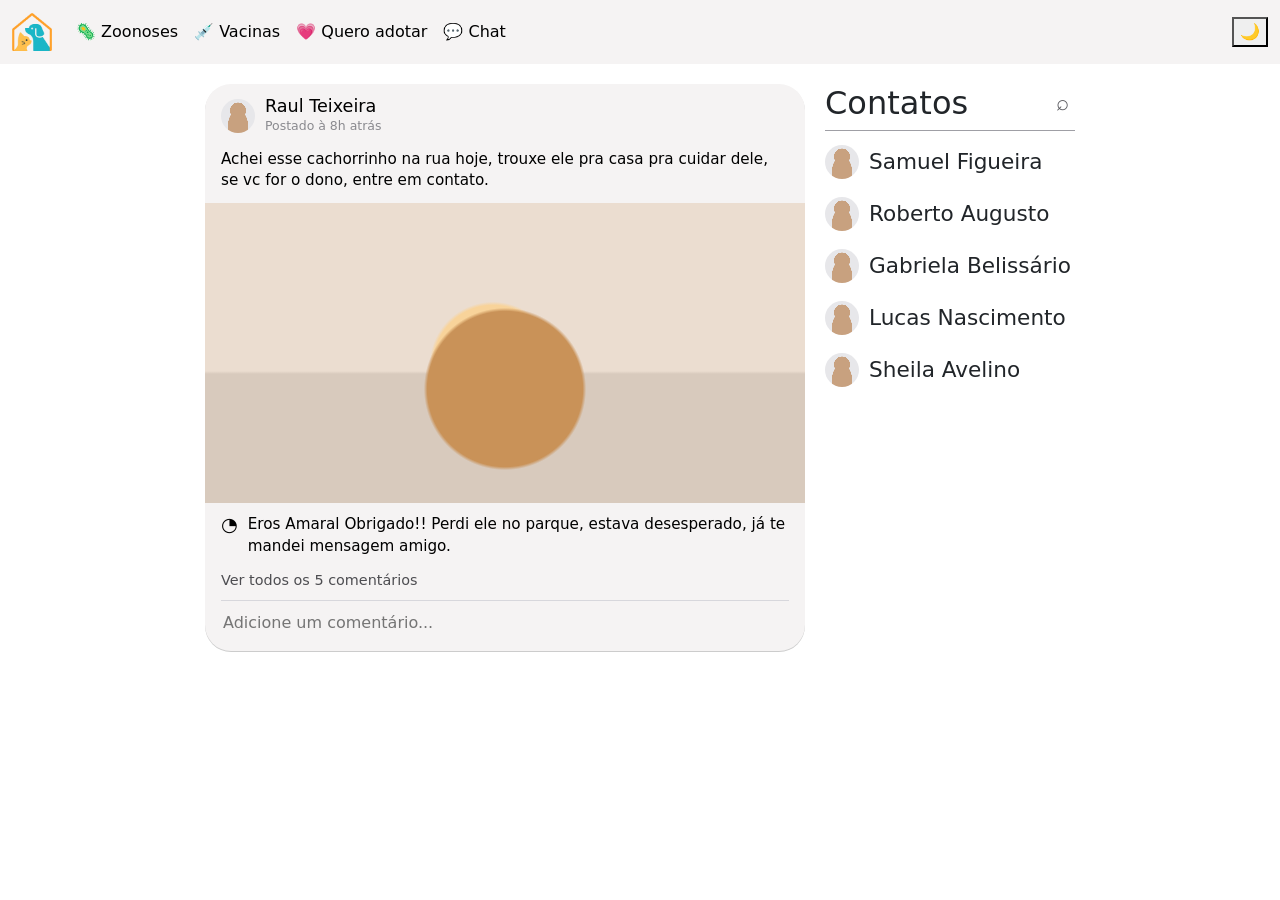
==== index.html @ 45cd0626 "change path" ====
<!DOCTYPE html>
<html lang="pt-BR">
  <head>
    <meta charset="UTF-8" />
    <meta name="viewport" content="width=device-width, initial-scale=1.0" />
    <title>Cadê meu filhotinho?</title>
    <link rel="stylesheet" href="./css/style.css">
    <link rel="stylesheet" href="https://cdn.jsdelivr.net/npm/bootstrap@5.3.8/dist/css/bootstrap.min.css">

  </head>

  <body>
    <header>
      <nav class="navbar navbar-expand-lg navbar-dark">
        <div class="container-fluid">
          <script src="config.js"></script>
          <!-- Logo -->
          <a class="navbar-brand" href="#">
            <img src="./img/logo.svg" width="40">
          </a>

          <!-- Botão hamburguer (mobile) -->
          <button class="navbar-toggler ms-auto" type="button" data-bs-toggle="collapse" data-bs-target="#navbarMenu">
            <span class="navbar-toggler-icon"></span>
          </button>
          
          <!-- Menu -->
          <div class="collapse navbar-collapse" id="navbarMenu">
            <ul class="navbar-nav me-auto">

              <li class="nav-item">
                <a class="nav-link" href="./pages/zoonoses.html">🦠 Zoonoses</a>
              </li>

              <li class="nav-item">
                <a class="nav-link" href="./pages/vacinas.html">💉 Vacinas</a>
              </li>

              <li class="nav-item">
                <a class="nav-link" href="./pages/adotar.html">💗 Quero adotar</a>
              </li>

              <li class="nav-item">
                <a class="nav-link" href="./pages/chat.html">💬 Chat</a>
              </li>

            </ul>
          </div>

          <!-- Botão dark mode -->
          <button class id="themeToggle">🌙</button>
        </div>
      </nav>
    </header>

    <main class="app-layout">

      <section class="feed" aria-label="Feed principal">
        <article class="post-card">
          <header class="post-author">
            <span class="mini-avatar" aria-hidden="true"></span>
            <div>
              <h2>Raul Teixeira</h2>
              <p>Postado à 8h atrás</p>
            </div>
          </header>

          <p class="post-text">
            Achei esse cachorrinho na rua hoje, trouxe ele pra casa pra cuidar dele, se vc for o dono, entre em contato.
          </p>

          <figure class="post-media" role="img" aria-label="Filhote de cachorro deitado"></figure>

          <footer class="post-footer">
            <p>
              <span class="comment-icon" aria-hidden="true">◔</span>
              Eros Amaral Obrigado!! Perdi ele no parque, estava desesperado, já te mandei mensagem amigo.
            </p>
            <a href="#">Ver todos os 5 comentários</a>
            <input type="text" placeholder="Adicione um comentário..." aria-label="Adicionar comentário" />
          </footer>
        </article>
      </section>

      <aside class="right-sidebar" aria-label="Lista de contatos">
        <div class="contacts-header">
          <h3>Contatos</h3>
          <button type="button" class="search-btn" aria-label="Buscar contatos">⌕</button>
        </div>
        <ul class="contacts-list">
          <li><span class="mini-avatar" aria-hidden="true"></span>Samuel Figueira</li>
          <li><span class="mini-avatar" aria-hidden="true"></span>Roberto Augusto</li>
          <li><span class="mini-avatar" aria-hidden="true"></span>Gabriela Belissário</li>
          <li><span class="mini-avatar" aria-hidden="true"></span>Lucas Nascimento</li>
          <li><span class="mini-avatar" aria-hidden="true"></span>Sheila Avelino</li>
        </ul>
      </aside>
    </main>

    <script src="https://cdn.jsdelivr.net/npm/bootstrap@5.3.8/dist/js/bootstrap.bundle.min.js"></script>
    <script src="./js/script.js"></script>
  </body>
</html>
---- css/style.css ----
:root {
  --bg: #dcdcdf;
  --header: #ebebed;
  --text: #3e3e3f;
  --muted: #8a8a8f;
  --card: #f8f8f9;
  --line: #c8c8cc;
}

* {
  box-sizing: border-box;
}

body {
  margin: 0;
  min-height: 100vh;
  font-family: "Segoe UI", Tahoma, Geneva, Verdana, sans-serif;
  color: var(--text);
  background: var(--bg);
}

body.dark-mode {
  background-color: #222222;
  color: #ffffff;
}

.brand h1 {
  margin: 0;
  font-size: clamp(1.7rem, 3vw, 2.5rem);
  font-weight: 600;
}

#logo {
  padding-top: 30px;
  padding-bottom: 30px;
  width: 80px;
  margin-left: 40px;
}

.avatar-icon,
.mini-avatar {
  display: inline-block;
  width: 100%;
  height: 100%;
  border-radius: 50%;
  background:
    radial-gradient(circle at 50% 34%, #c8a17f 0 28%, transparent 29%),
    radial-gradient(ellipse at 50% 82%, #c8a17f 0 42%, transparent 43%), #e7e7ea;
}

.app-layout {
  display: flex;
  justify-content: center;
  gap: 20px;
  padding: 20px;
}

.feed {
  flex: 2;
  max-width: 600px;
}

.post-card {
  width: min(100%, 610px);
  background: var(--card);
  border-radius: 26px;
  box-shadow: 0 1px 0 rgba(0, 0, 0, 0.2);
  overflow: hidden;
}

.post-author {
  display: flex;
  align-items: center;
  gap: 10px;
  padding: 12px 16px 6px;
}

.post-author .mini-avatar,
.contacts-list .mini-avatar {
  width: 34px;
  height: 34px;
  flex-shrink: 0;
}

.post-author h2 {
  margin: 0;
  font-size: 1.1rem;
}

.post-author p {
  margin: 0;
  color: var(--muted);
  font-size: 0.78rem;
}

.post-text {
  margin: 8px 16px 12px;
  font-size: 0.95rem;
  line-height: 1.35;
}

.post-media {
  margin: 0;
  height: 300px;
  background:
    radial-gradient(circle at 50% 62%, #c99258 0 22%, transparent 23%),
    radial-gradient(circle at 48% 54%, #f8d39a 0 17%, transparent 18%),
    radial-gradient(circle at 53% 53%, #593724 0 2%, transparent 3%),
    radial-gradient(circle at 47% 53%, #593724 0 2%, transparent 3%),
    linear-gradient(180deg, #ebddd0 0 56%, #d8cabd 57% 100%);
}

.post-footer {
  padding: 10px 16px 14px;
}

.post-footer p {
  margin: 0 0 10px;
  display: flex;
  align-items: flex-start;
  gap: 10px;
  font-size: 0.95rem;
}

.comment-icon {
  font-size: 1.2rem;
  margin-top: -2px;
}

.post-footer a {
  display: inline-block;
  margin-bottom: 8px;
  text-decoration: none;
  color: #4d4d51;
  font-size: 0.9rem;
}

.post-footer input {
  width: 100%;
  border: none;
  border-top: 1px solid #d7d7dc;
  padding: 10px 2px 2px;
  background: transparent;
  color: #3f3f43;
}

.post-footer input:focus {
  outline: none;
}

.right-sidebar {
  flex: 1;
  max-width: 250px;
}

.contacts-header {
  display: flex;
  align-items: center;
  justify-content: space-between;
  border-bottom: 1px solid #9f9fa5;
  padding-bottom: 8px;
}

.contacts-header h3 {
  margin: 0;
  font-size: 2rem;
  font-weight: 500;
}

.search-btn {
  border: none;
  background: transparent;
  font-size: 1.4rem;
  color: #5a5a5f;
  cursor: pointer;
}

.contacts-list {
  list-style: none;
  margin: 14px 0 0;
  padding: 0;
}

.contacts-list li {
  display: flex;
  align-items: center;
  gap: 10px;
  margin-bottom: 18px;
  font-size: 1.35rem;
}

@media (max-width: 980px) {
  .menu-list a,
  .contacts-header h3 {
    font-size: 1.45rem;
  }

  .contacts-list li {
    font-size: 1rem;
  }
}

@media (max-width: 980px) {
  .app-layout {
    flex-direction: column;
    gap: 20px;
  }

  .left-sidebar,
  .right-sidebar {
    order: 2;
  }

  .feed {
    order: 1;
  }
}

@media (max-width: 700px) {
  .brand h1 {
    font-size: 1.45rem;
  }

  .app-layout {
    padding: 14px;
  }

  .post-media {
    height: 220px;
  }
}

/* ========================= */
/* MODO CLARO */
/* ========================= */

.navbar {
  background-color: #f5f3f3 !important;
}

.navbar .nav-link {
  color: #000 !important;
}

.post-card {
  background-color: #f5f3f3;
  color: #000;
}

.right-sidebar {
  background-color: #ffffff;
}


/* ========================= */
/* MODO ESCURO */
/* ========================= */

body.dark-mode .navbar {
  background-color: #1f1f1f !important;
}

body.dark-mode .nav-link {
  color: #ffffff !important;
}

body.dark-mode .post-card {
  background-color: #1e1e1e;
  color: #ffffff;
}

body.dark-mode .right-sidebar {
  background-color: #222222;
}
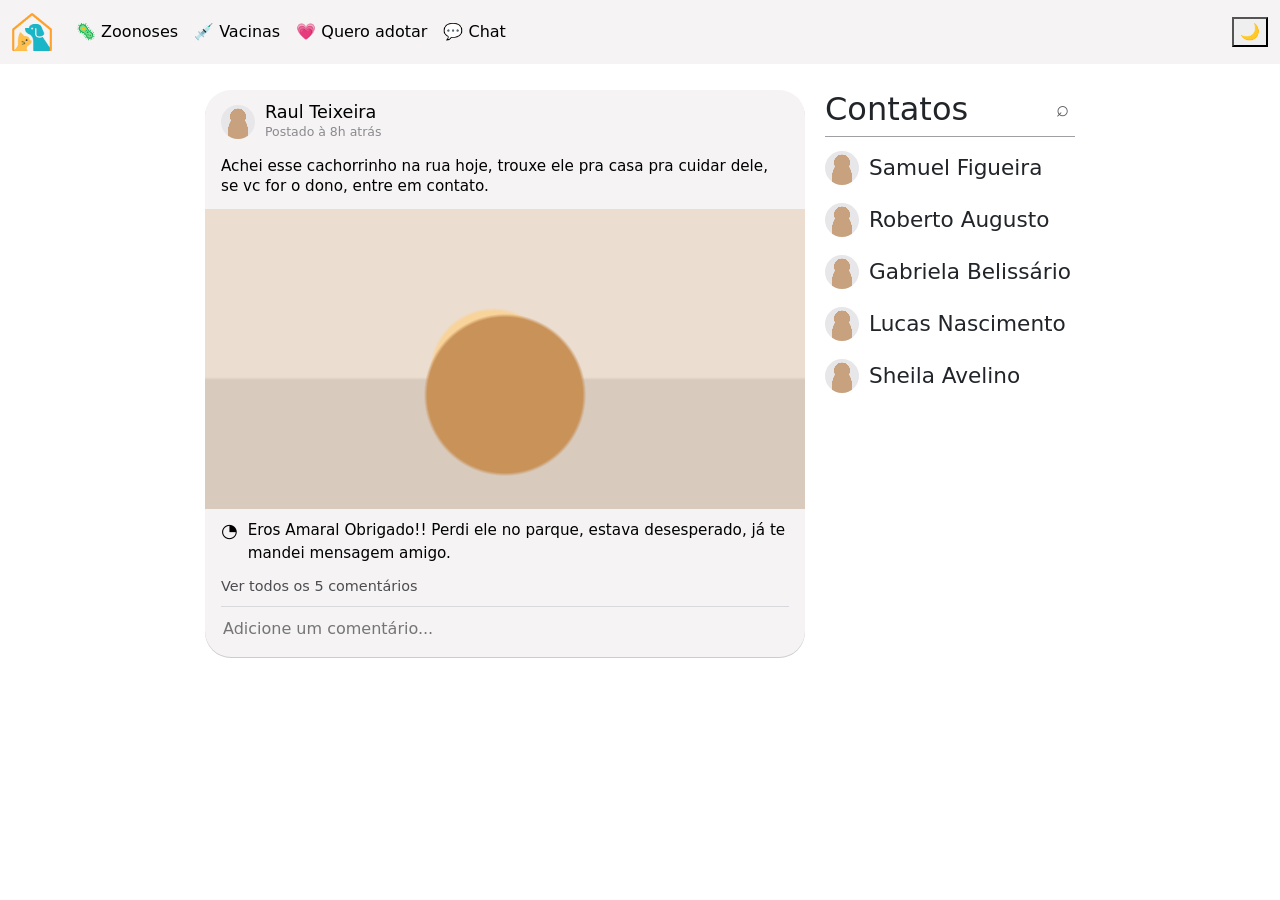
==== commit b80905c0: "Versão 5 - Navbar fixa em todas as páginas" ====
--- a/index.html
+++ b/index.html
@@ -10,48 +10,8 @@
   </head>
 
   <body>
-    <header>
-      <nav class="navbar navbar-expand-lg navbar-dark">
-        <div class="container-fluid">
-          <script src="config.js"></script>
-          <!-- Logo -->
-          <a class="navbar-brand" href="#">
-            <img src="./img/logo.svg" width="40">
-          </a>
 
-          <!-- Botão hamburguer (mobile) -->
-          <button class="navbar-toggler ms-auto" type="button" data-bs-toggle="collapse" data-bs-target="#navbarMenu">
-            <span class="navbar-toggler-icon"></span>
-          </button>
-          
-          <!-- Menu -->
-          <div class="collapse navbar-collapse" id="navbarMenu">
-            <ul class="navbar-nav me-auto">
-
-              <li class="nav-item">
-                <a class="nav-link" href="./pages/zoonoses.html">🦠 Zoonoses</a>
-              </li>
-
-              <li class="nav-item">
-                <a class="nav-link" href="./pages/vacinas.html">💉 Vacinas</a>
-              </li>
-
-              <li class="nav-item">
-                <a class="nav-link" href="./pages/adotar.html">💗 Quero adotar</a>
-              </li>
-
-              <li class="nav-item">
-                <a class="nav-link" href="./pages/chat.html">💬 Chat</a>
-              </li>
-
-            </ul>
-          </div>
-
-          <!-- Botão dark mode -->
-          <button class id="themeToggle">🌙</button>
-        </div>
-      </nav>
-    </header>
+    <div id="navbar-container"></div>
 
     <main class="app-layout">
 
--- a/css/style.css
+++ b/css/style.css
@@ -17,6 +17,7 @@
   font-family: "Segoe UI", Tahoma, Geneva, Verdana, sans-serif;
   color: var(--text);
   background: var(--bg);
+  padding-top: 70px;
 }
 
 body.dark-mode {
